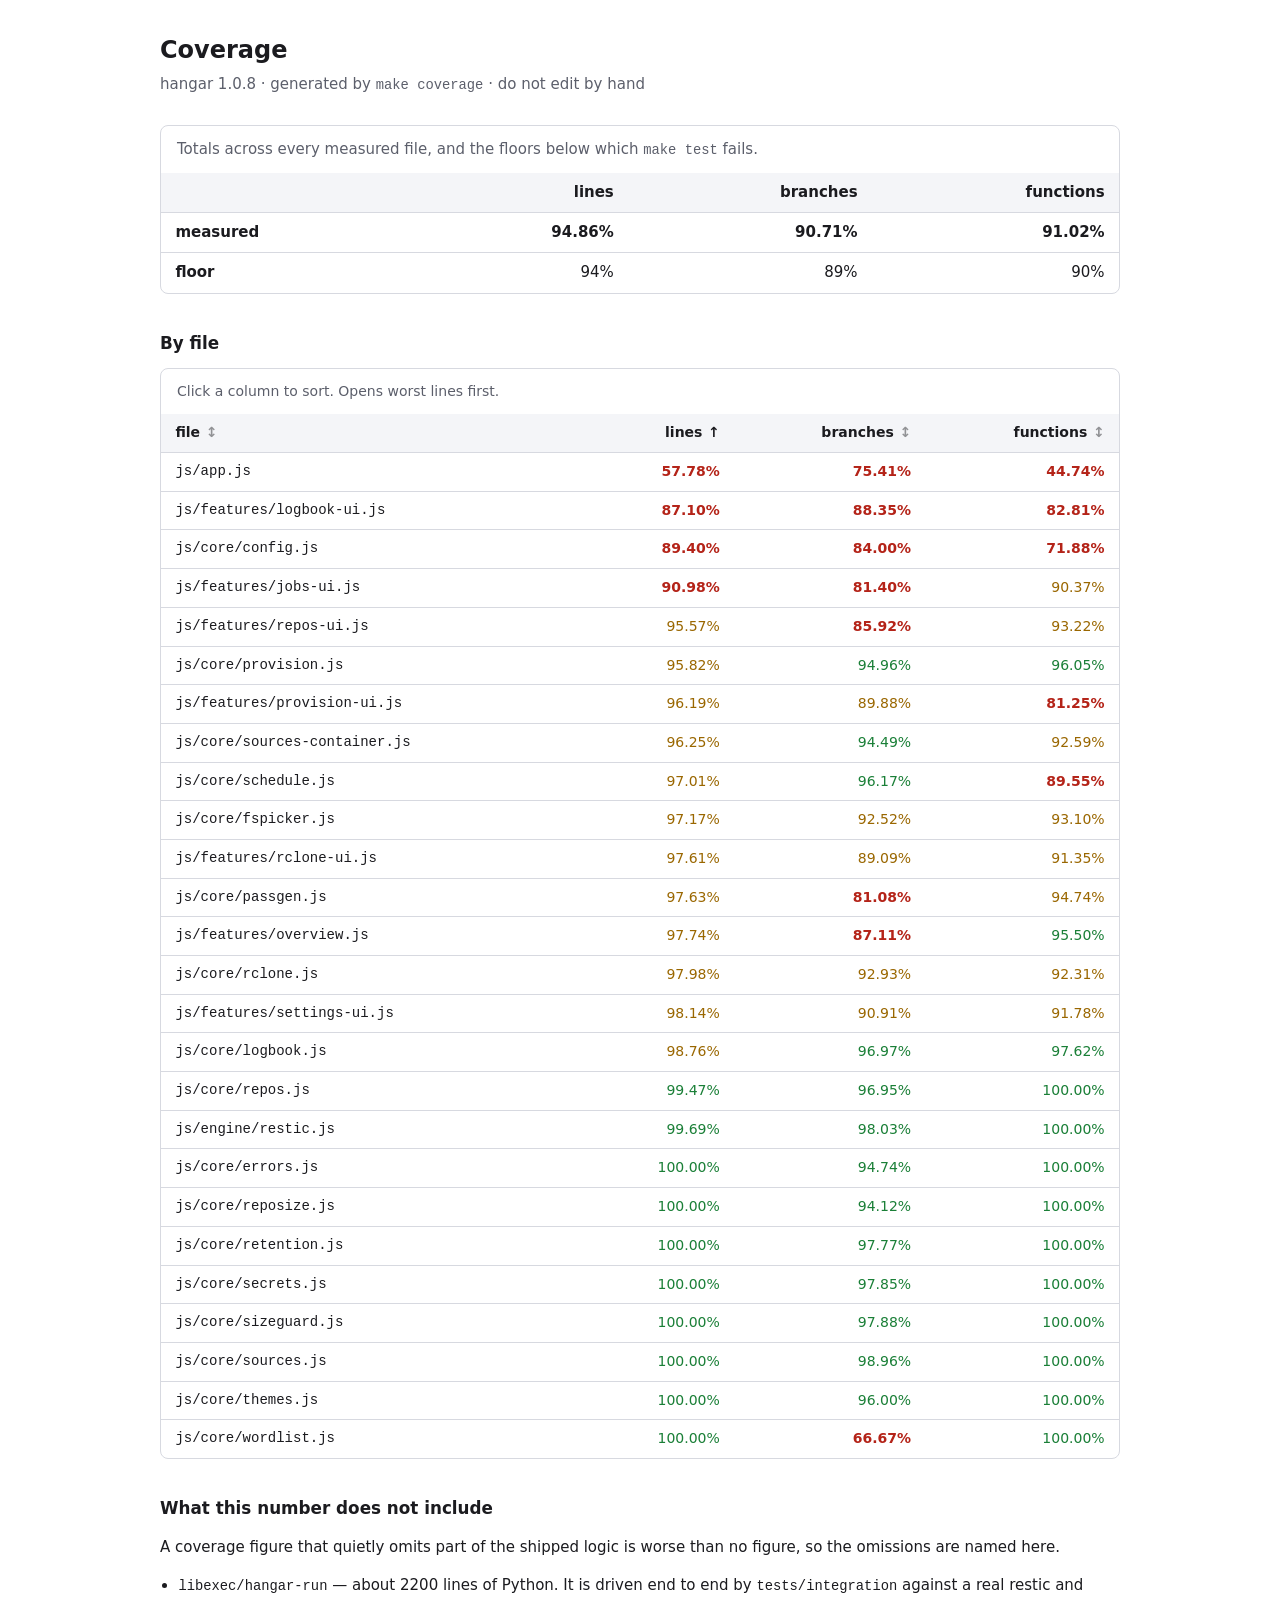
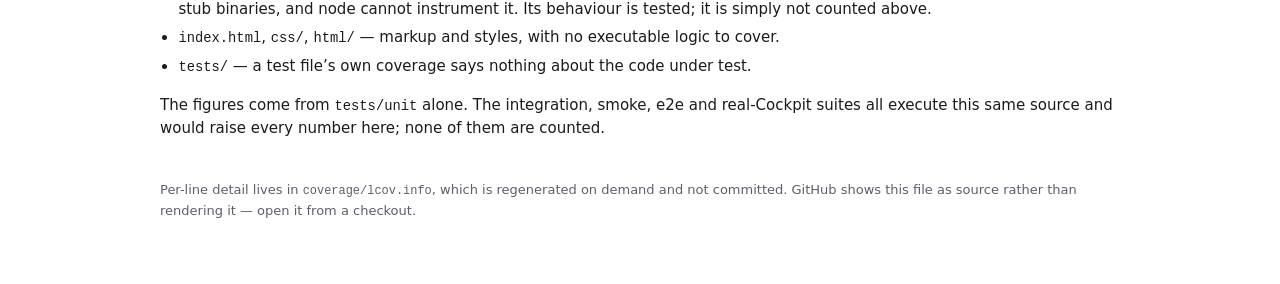
==== COVERAGE.html @ d03b7a2e "Remove self-update, VM backups and disaster recovery; support manual retention" ====
<!doctype html>
<html lang="en">
<head>
<meta charset="utf-8">
<meta name="viewport" content="width=device-width, initial-scale=1">
<title>hangar 1.0.8 — coverage</title>
<style>
:root {
  color-scheme: light dark;
  --bg: #ffffff; --fg: #1b1b1f; --muted: #5c5f6b; --line: #d7d9e0;
  --head: #f4f5f8; --good: #1a7f37; --near: #9a6700; --bad: #b42318;
}
@media (prefers-color-scheme: dark) {
  :root {
    --bg: #16171b; --fg: #e6e7ea; --muted: #9a9ca6; --line: #2e3037;
    --head: #1e2027; --good: #4ac26b; --near: #d4a72c; --bad: #ff6b5e;
  }
}
* { box-sizing: border-box; }
body {
  margin: 0; padding: 2rem 1.25rem 4rem; background: var(--bg); color: var(--fg);
  font: 15px/1.55 ui-sans-serif, system-ui, -apple-system, "Segoe UI", Roboto, sans-serif;
}
main { max-width: 60rem; margin: 0 auto; }
h1 { font-size: 1.5rem; margin: 0 0 .25rem; }
h2 { font-size: 1.05rem; margin: 2.25rem 0 .75rem; }
p.sub { color: var(--muted); margin: 0 0 1.75rem; }
.wrap { overflow-x: auto; border: 1px solid var(--line); border-radius: 8px; }
table { border-collapse: collapse; width: 100%; font-size: 14px; }
caption { text-align: left; padding: .75rem 1rem; color: var(--muted); }
th, td { padding: .5rem .9rem; border-bottom: 1px solid var(--line); text-align: right; }
th:first-child, td:first-child { text-align: left; }
tbody tr:last-child td, tbody tr:last-child th { border-bottom: 0; }
thead th {
  background: var(--head); position: sticky; top: 0; font-weight: 600;
  border-bottom: 1px solid var(--line);
}
thead th button {
  all: unset; cursor: pointer; display: block; width: 100%; text-align: inherit;
  padding: 0; color: inherit; font: inherit;
}
thead th button:focus-visible { outline: 2px solid currentColor; outline-offset: 2px; }
thead th button::after { content: ""; opacity: .45; padding-left: .4em; }
thead th[aria-sort="ascending"] button::after { content: "\2191"; opacity: 1; }
thead th[aria-sort="descending"] button::after { content: "\2193"; opacity: 1; }
thead th[data-sort]:not([aria-sort]) button::after { content: "\2195"; }
td.file { font-family: ui-monospace, SFMono-Regular, Menlo, Consolas, monospace; }
td.good { color: var(--good); }
td.near { color: var(--near); }
td.bad  { color: var(--bad); font-weight: 600; }
.totals { margin: 0 0 1.5rem; }
.totals table { font-size: 15px; }
.totals td, .totals th { border-bottom: 1px solid var(--line); }
ul { padding-left: 1.15rem; }
li { margin: .35rem 0; }
code { font-family: ui-monospace, SFMono-Regular, Menlo, Consolas, monospace; font-size: .92em; }
footer { margin-top: 2.5rem; color: var(--muted); font-size: 13px; }
</style>
</head>
<body>
<main>
<h1>Coverage</h1>
<p class="sub">hangar 1.0.8 &middot; generated by <code>make coverage</code> &middot; do not edit by hand</p>
<div class="wrap totals">
<table>
<caption>Totals across every measured file, and the floors below which <code>make test</code> fails.</caption>
<thead><tr><th scope="col"></th><th scope="col">lines</th><th scope="col">branches</th><th scope="col">functions</th></tr></thead>
<tbody>
<tr><th scope="row">measured</th><td><strong>94.86%</strong></td><td><strong>90.71%</strong></td><td><strong>91.02%</strong></td></tr>
<tr><th scope="row">floor</th><td>94%</td><td>89%</td><td>90%</td></tr>
</tbody>
</table>
</div>
<h2>By file</h2>
<div class="wrap">
<table id="files">
<caption>Click a column to sort. Opens worst lines first.</caption>
<thead><tr><th scope="col" data-sort><button type="button">file</button></th><th scope="col" data-sort><button type="button">lines</button></th><th scope="col" data-sort><button type="button">branches</button></th><th scope="col" data-sort><button type="button">functions</button></th></tr></thead>
<tbody>
<tr><td class="file" data-value="js/app.js">js/app.js</td><td class="bad" data-value="57.7778">57.78%</td><td class="bad" data-value="75.4098">75.41%</td><td class="bad" data-value="44.7368">44.74%</td></tr>
<tr><td class="file" data-value="js/core/config.js">js/core/config.js</td><td class="bad" data-value="89.4009">89.40%</td><td class="bad" data-value="84.0000">84.00%</td><td class="bad" data-value="71.8750">71.88%</td></tr>
<tr><td class="file" data-value="js/core/errors.js">js/core/errors.js</td><td class="good" data-value="100.0000">100.00%</td><td class="good" data-value="94.7368">94.74%</td><td class="good" data-value="100.0000">100.00%</td></tr>
<tr><td class="file" data-value="js/core/fspicker.js">js/core/fspicker.js</td><td class="near" data-value="97.1731">97.17%</td><td class="near" data-value="92.5234">92.52%</td><td class="near" data-value="93.1034">93.10%</td></tr>
<tr><td class="file" data-value="js/core/logbook.js">js/core/logbook.js</td><td class="near" data-value="98.7562">98.76%</td><td class="good" data-value="96.9697">96.97%</td><td class="good" data-value="97.6190">97.62%</td></tr>
<tr><td class="file" data-value="js/core/passgen.js">js/core/passgen.js</td><td class="near" data-value="97.6261">97.63%</td><td class="bad" data-value="81.0811">81.08%</td><td class="near" data-value="94.7368">94.74%</td></tr>
<tr><td class="file" data-value="js/core/provision.js">js/core/provision.js</td><td class="near" data-value="95.8165">95.82%</td><td class="good" data-value="94.9640">94.96%</td><td class="good" data-value="96.0526">96.05%</td></tr>
<tr><td class="file" data-value="js/core/rclone.js">js/core/rclone.js</td><td class="near" data-value="97.9754">97.98%</td><td class="near" data-value="92.9348">92.93%</td><td class="near" data-value="92.3077">92.31%</td></tr>
<tr><td class="file" data-value="js/core/repos.js">js/core/repos.js</td><td class="good" data-value="99.4667">99.47%</td><td class="good" data-value="96.9512">96.95%</td><td class="good" data-value="100.0000">100.00%</td></tr>
<tr><td class="file" data-value="js/core/reposize.js">js/core/reposize.js</td><td class="good" data-value="100.0000">100.00%</td><td class="good" data-value="94.1176">94.12%</td><td class="good" data-value="100.0000">100.00%</td></tr>
<tr><td class="file" data-value="js/core/retention.js">js/core/retention.js</td><td class="good" data-value="100.0000">100.00%</td><td class="good" data-value="97.7654">97.77%</td><td class="good" data-value="100.0000">100.00%</td></tr>
<tr><td class="file" data-value="js/core/schedule.js">js/core/schedule.js</td><td class="near" data-value="97.0085">97.01%</td><td class="good" data-value="96.1661">96.17%</td><td class="bad" data-value="89.5522">89.55%</td></tr>
<tr><td class="file" data-value="js/core/secrets.js">js/core/secrets.js</td><td class="good" data-value="100.0000">100.00%</td><td class="good" data-value="97.8495">97.85%</td><td class="good" data-value="100.0000">100.00%</td></tr>
<tr><td class="file" data-value="js/core/sizeguard.js">js/core/sizeguard.js</td><td class="good" data-value="100.0000">100.00%</td><td class="good" data-value="97.8836">97.88%</td><td class="good" data-value="100.0000">100.00%</td></tr>
<tr><td class="file" data-value="js/core/sources-container.js">js/core/sources-container.js</td><td class="near" data-value="96.2485">96.25%</td><td class="good" data-value="94.4904">94.49%</td><td class="near" data-value="92.5926">92.59%</td></tr>
<tr><td class="file" data-value="js/core/sources.js">js/core/sources.js</td><td class="good" data-value="100.0000">100.00%</td><td class="good" data-value="98.9637">98.96%</td><td class="good" data-value="100.0000">100.00%</td></tr>
<tr><td class="file" data-value="js/core/themes.js">js/core/themes.js</td><td class="good" data-value="100.0000">100.00%</td><td class="good" data-value="96.0000">96.00%</td><td class="good" data-value="100.0000">100.00%</td></tr>
<tr><td class="file" data-value="js/core/wordlist.js">js/core/wordlist.js</td><td class="good" data-value="100.0000">100.00%</td><td class="bad" data-value="66.6667">66.67%</td><td class="good" data-value="100.0000">100.00%</td></tr>
<tr><td class="file" data-value="js/engine/restic.js">js/engine/restic.js</td><td class="good" data-value="99.6942">99.69%</td><td class="good" data-value="98.0328">98.03%</td><td class="good" data-value="100.0000">100.00%</td></tr>
<tr><td class="file" data-value="js/features/jobs-ui.js">js/features/jobs-ui.js</td><td class="bad" data-value="90.9778">90.98%</td><td class="bad" data-value="81.3953">81.40%</td><td class="near" data-value="90.3670">90.37%</td></tr>
<tr><td class="file" data-value="js/features/logbook-ui.js">js/features/logbook-ui.js</td><td class="bad" data-value="87.1022">87.10%</td><td class="bad" data-value="88.3549">88.35%</td><td class="bad" data-value="82.8125">82.81%</td></tr>
<tr><td class="file" data-value="js/features/overview.js">js/features/overview.js</td><td class="near" data-value="97.7380">97.74%</td><td class="bad" data-value="87.1118">87.11%</td><td class="good" data-value="95.4955">95.50%</td></tr>
<tr><td class="file" data-value="js/features/provision-ui.js">js/features/provision-ui.js</td><td class="near" data-value="96.1894">96.19%</td><td class="near" data-value="89.8833">89.88%</td><td class="bad" data-value="81.2500">81.25%</td></tr>
<tr><td class="file" data-value="js/features/rclone-ui.js">js/features/rclone-ui.js</td><td class="near" data-value="97.6150">97.61%</td><td class="near" data-value="89.0909">89.09%</td><td class="near" data-value="91.3462">91.35%</td></tr>
<tr><td class="file" data-value="js/features/repos-ui.js">js/features/repos-ui.js</td><td class="near" data-value="95.5700">95.57%</td><td class="bad" data-value="85.9155">85.92%</td><td class="near" data-value="93.2203">93.22%</td></tr>
<tr><td class="file" data-value="js/features/settings-ui.js">js/features/settings-ui.js</td><td class="near" data-value="98.1409">98.14%</td><td class="near" data-value="90.9091">90.91%</td><td class="near" data-value="91.7808">91.78%</td></tr>
</tbody>
</table>
</div>
<h2>What this number does not include</h2>
<p>A coverage figure that quietly omits part of the shipped logic is worse than no figure, so the omissions are named here.</p>
<ul>
<li><code>libexec/hangar-run</code> — about 2200 lines of Python. It is driven end to end by <code>tests/integration</code> against a real restic and stub binaries, and node cannot instrument it. Its behaviour is tested; it is simply not counted above.</li>
<li><code>index.html</code>, <code>css/</code>, <code>html/</code> — markup and styles, with no executable logic to cover.</li>
<li><code>tests/</code> — a test file’s own coverage says nothing about the code under test.</li>
</ul>
<p>The figures come from <code>tests/unit</code> alone. The integration, smoke, e2e and real-Cockpit suites all execute this same source and would raise every number here; none of them are counted.</p>
<footer>Per-line detail lives in <code>coverage/lcov.info</code>, which is regenerated on demand and not committed. GitHub shows this file as source rather than rendering it — open it from a checkout.</footer>
</main>
<script>
(function () {
  var table = document.getElementById('files');
  var heads = table.tHead.rows[0].cells;
  function sortBy(index, dir) {
    var body = table.tBodies[0];
    var rows = Array.prototype.slice.call(body.rows);
    rows.sort(function (a, b) {
      var x = a.cells[index].dataset.value, y = b.cells[index].dataset.value;
      var n = parseFloat(x), m = parseFloat(y);
      var r = isNaN(n) || isNaN(m) ? String(x).localeCompare(String(y)) : n - m;
      // Ties fall back to the path, so the order is total and a re-sort of the
      // same column never shuffles equal rows.
      if (r === 0) r = a.cells[0].dataset.value.localeCompare(b.cells[0].dataset.value);
      return dir === 'ascending' ? r : -r;
    });
    rows.forEach(function (row) { body.appendChild(row); });
    for (var i = 0; i < heads.length; i++) heads[i].removeAttribute('aria-sort');
    heads[index].setAttribute('aria-sort', dir);
  }
  for (var i = 0; i < heads.length; i++) (function (index) {
    var th = heads[index];
    if (!th.hasAttribute('data-sort')) return;
    var button = th.querySelector('button');
    button.addEventListener('click', function () {
      // Ascending first, then toggle. For a percentage that means worst-first,
      // which is the reason anyone sorts a coverage column; for the path it
      // means A to Z.
      var toggled = th.getAttribute('aria-sort') === 'ascending';
      sortBy(index, toggled ? 'descending' : 'ascending');
    });
  })(i);
  // Worst lines first on load: the top of the table is the work queue.
  sortBy(1, 'ascending');
})();
</script>
</body>
</html>
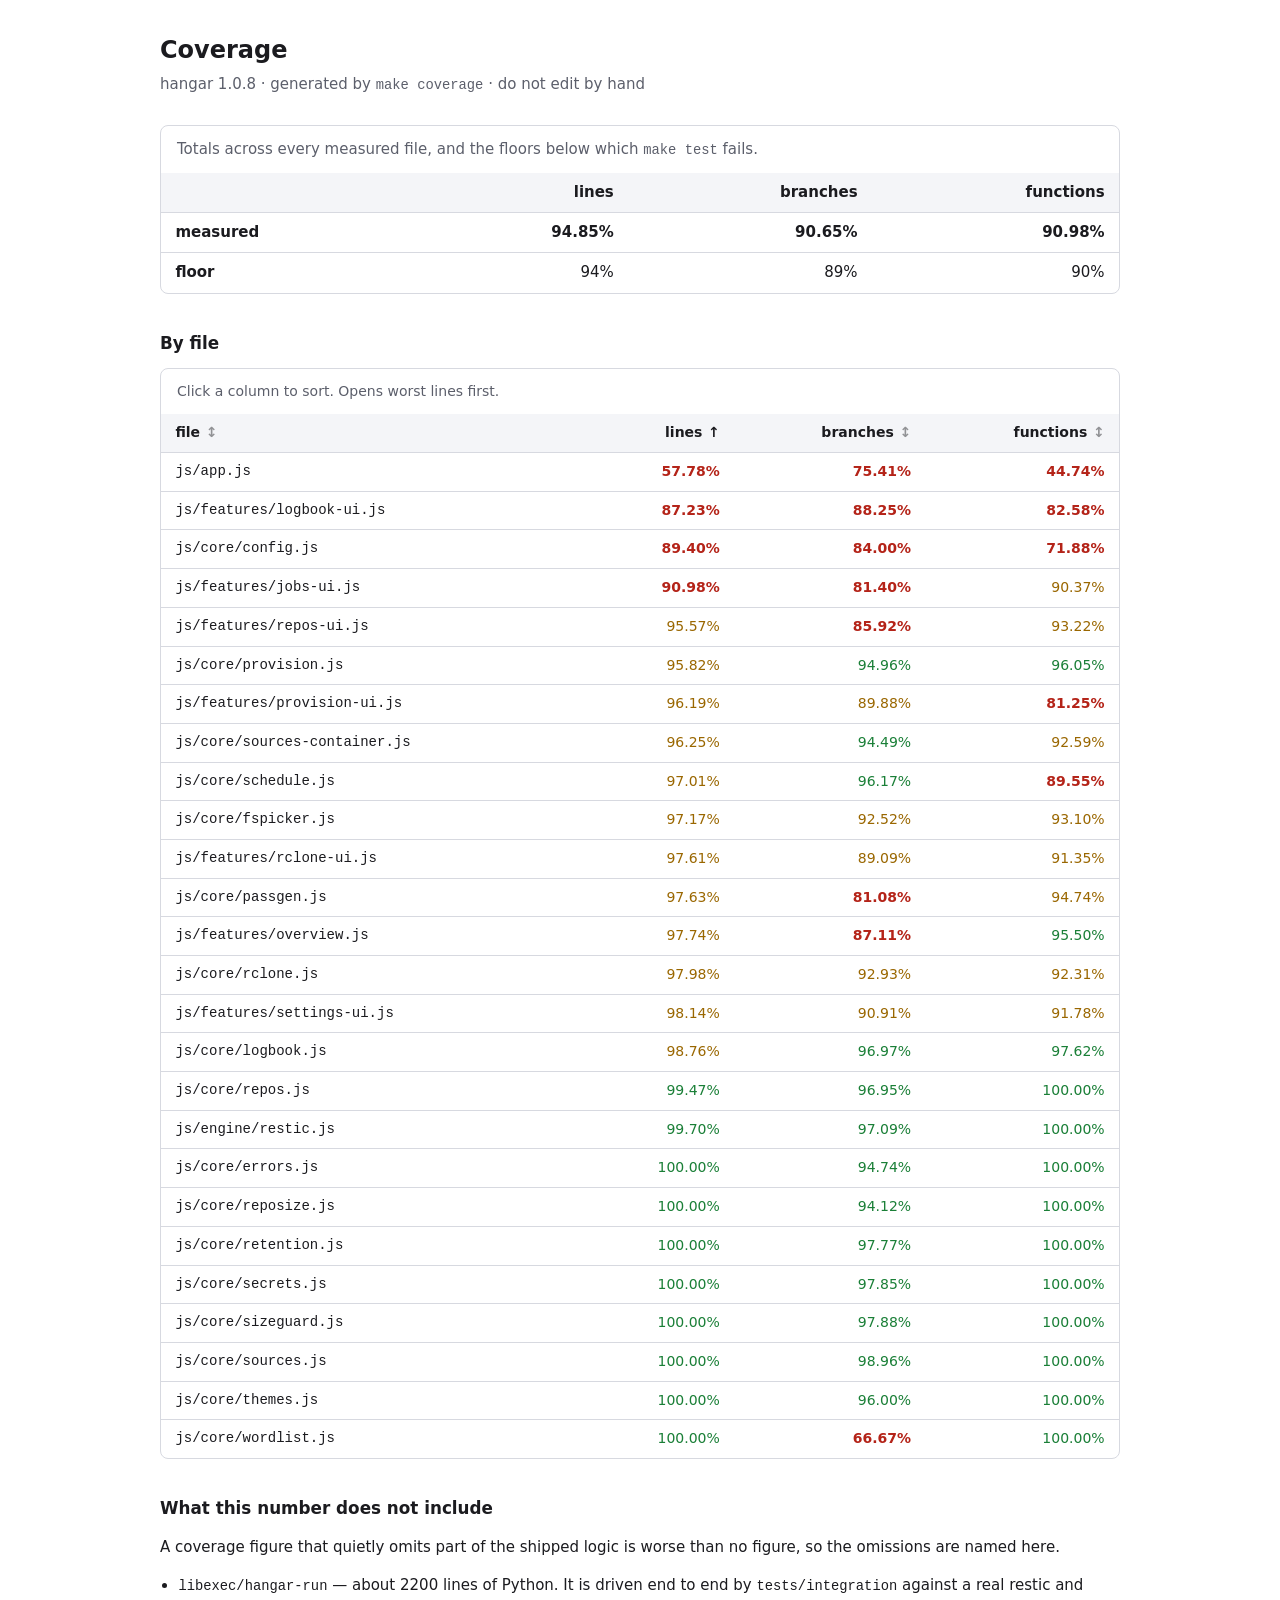
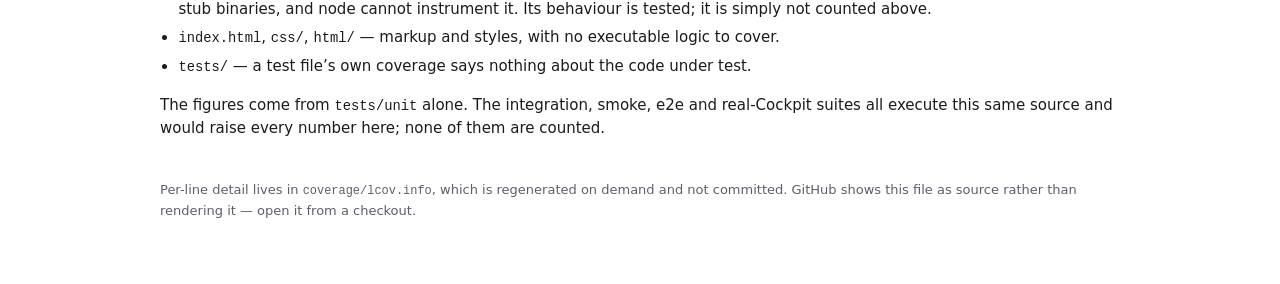
==== commit 0f78a1a8: "Verify selected restores and expose mounted Logbook folder paths" ====
--- a/COVERAGE.html
+++ b/COVERAGE.html
@@ -66,7 +66,7 @@
 <caption>Totals across every measured file, and the floors below which <code>make test</code> fails.</caption>
 <thead><tr><th scope="col"></th><th scope="col">lines</th><th scope="col">branches</th><th scope="col">functions</th></tr></thead>
 <tbody>
-<tr><th scope="row">measured</th><td><strong>94.86%</strong></td><td><strong>90.71%</strong></td><td><strong>91.02%</strong></td></tr>
+<tr><th scope="row">measured</th><td><strong>94.85%</strong></td><td><strong>90.65%</strong></td><td><strong>90.98%</strong></td></tr>
 <tr><th scope="row">floor</th><td>94%</td><td>89%</td><td>90%</td></tr>
 </tbody>
 </table>
@@ -95,9 +95,9 @@
 <tr><td class="file" data-value="js/core/sources.js">js/core/sources.js</td><td class="good" data-value="100.0000">100.00%</td><td class="good" data-value="98.9637">98.96%</td><td class="good" data-value="100.0000">100.00%</td></tr>
 <tr><td class="file" data-value="js/core/themes.js">js/core/themes.js</td><td class="good" data-value="100.0000">100.00%</td><td class="good" data-value="96.0000">96.00%</td><td class="good" data-value="100.0000">100.00%</td></tr>
 <tr><td class="file" data-value="js/core/wordlist.js">js/core/wordlist.js</td><td class="good" data-value="100.0000">100.00%</td><td class="bad" data-value="66.6667">66.67%</td><td class="good" data-value="100.0000">100.00%</td></tr>
-<tr><td class="file" data-value="js/engine/restic.js">js/engine/restic.js</td><td class="good" data-value="99.6942">99.69%</td><td class="good" data-value="98.0328">98.03%</td><td class="good" data-value="100.0000">100.00%</td></tr>
+<tr><td class="file" data-value="js/engine/restic.js">js/engine/restic.js</td><td class="good" data-value="99.6974">99.70%</td><td class="good" data-value="97.0874">97.09%</td><td class="good" data-value="100.0000">100.00%</td></tr>
 <tr><td class="file" data-value="js/features/jobs-ui.js">js/features/jobs-ui.js</td><td class="bad" data-value="90.9778">90.98%</td><td class="bad" data-value="81.3953">81.40%</td><td class="near" data-value="90.3670">90.37%</td></tr>
-<tr><td class="file" data-value="js/features/logbook-ui.js">js/features/logbook-ui.js</td><td class="bad" data-value="87.1022">87.10%</td><td class="bad" data-value="88.3549">88.35%</td><td class="bad" data-value="82.8125">82.81%</td></tr>
+<tr><td class="file" data-value="js/features/logbook-ui.js">js/features/logbook-ui.js</td><td class="bad" data-value="87.2318">87.23%</td><td class="bad" data-value="88.2456">88.25%</td><td class="bad" data-value="82.5758">82.58%</td></tr>
 <tr><td class="file" data-value="js/features/overview.js">js/features/overview.js</td><td class="near" data-value="97.7380">97.74%</td><td class="bad" data-value="87.1118">87.11%</td><td class="good" data-value="95.4955">95.50%</td></tr>
 <tr><td class="file" data-value="js/features/provision-ui.js">js/features/provision-ui.js</td><td class="near" data-value="96.1894">96.19%</td><td class="near" data-value="89.8833">89.88%</td><td class="bad" data-value="81.2500">81.25%</td></tr>
 <tr><td class="file" data-value="js/features/rclone-ui.js">js/features/rclone-ui.js</td><td class="near" data-value="97.6150">97.61%</td><td class="near" data-value="89.0909">89.09%</td><td class="near" data-value="91.3462">91.35%</td></tr>
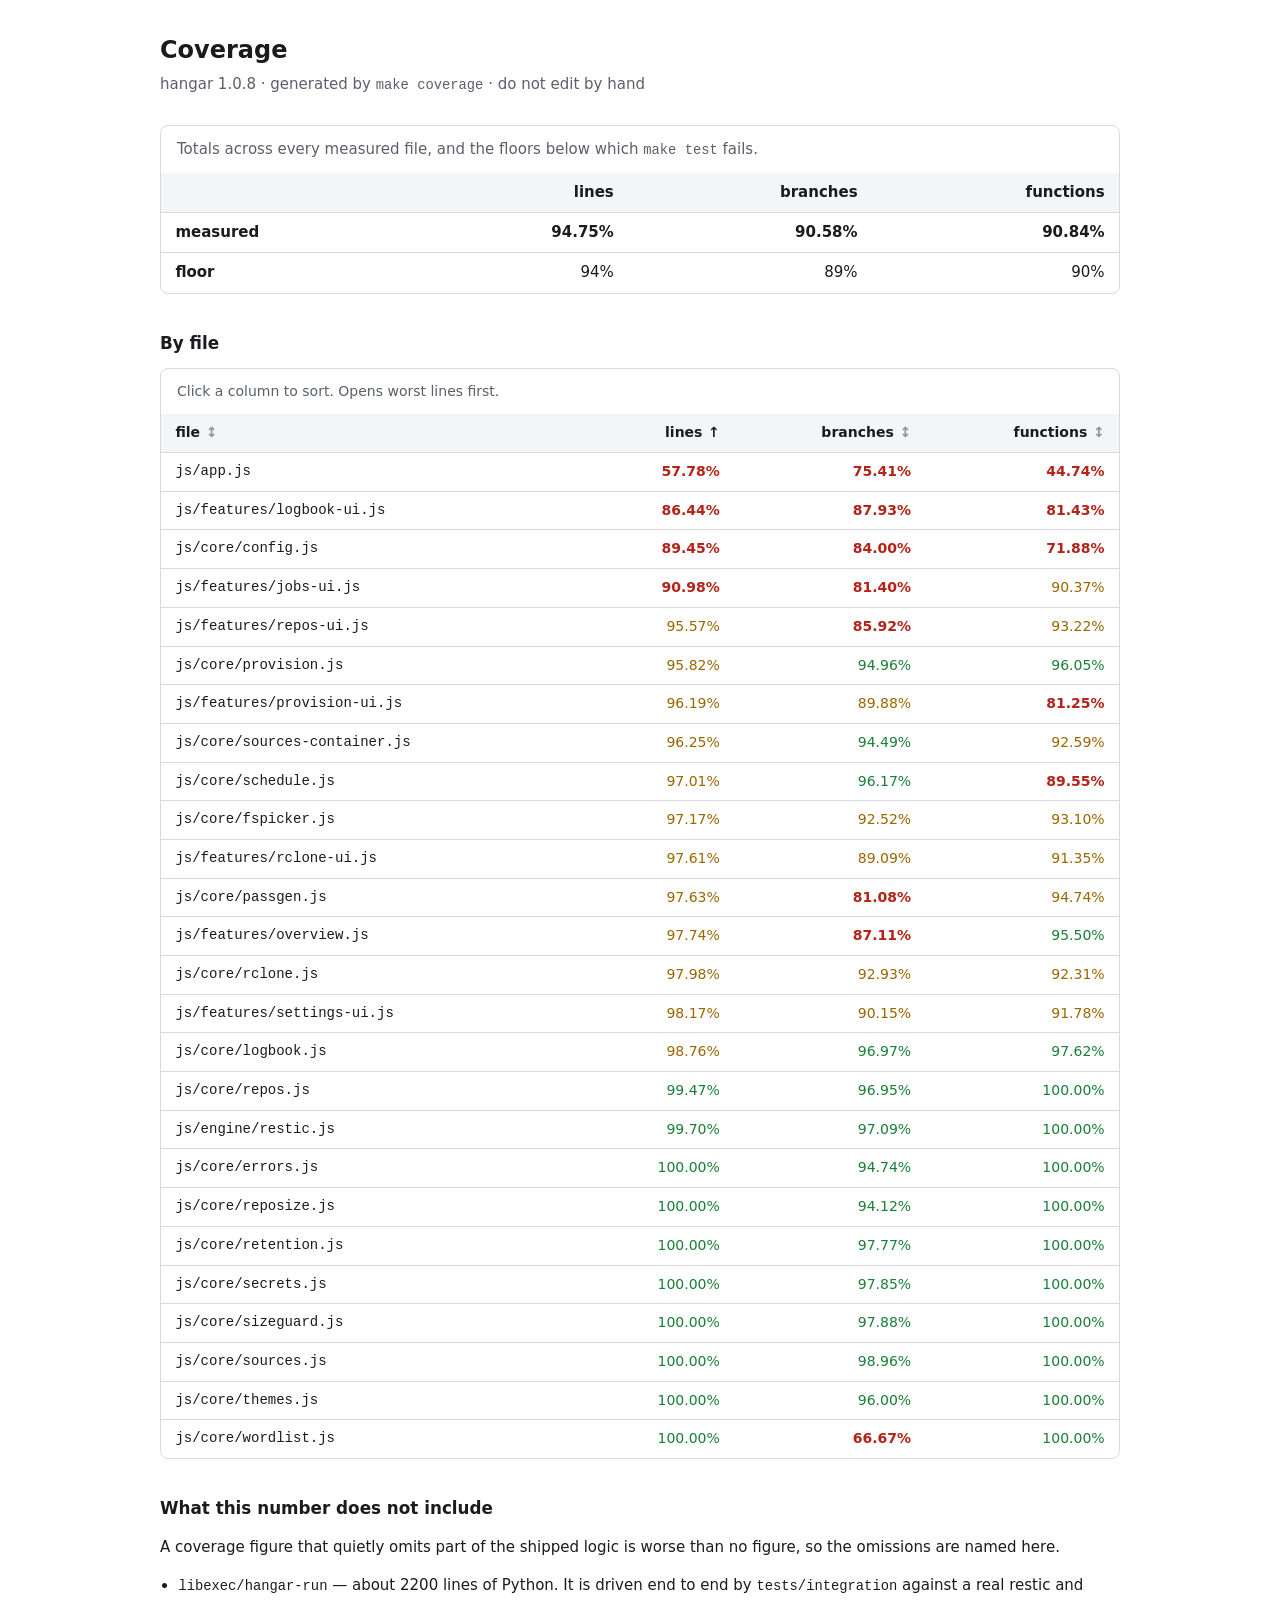
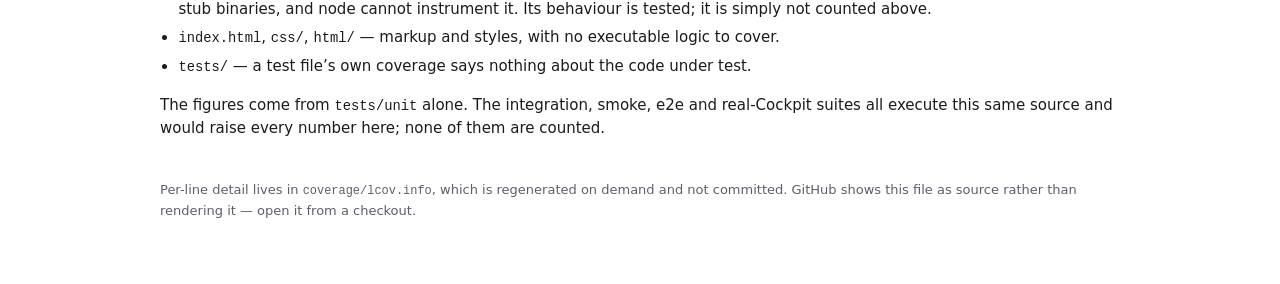
==== commit 82109541: "Add global Logbook access, flat restores and browser downloads" ====
--- a/COVERAGE.html
+++ b/COVERAGE.html
@@ -66,7 +66,7 @@
 <caption>Totals across every measured file, and the floors below which <code>make test</code> fails.</caption>
 <thead><tr><th scope="col"></th><th scope="col">lines</th><th scope="col">branches</th><th scope="col">functions</th></tr></thead>
 <tbody>
-<tr><th scope="row">measured</th><td><strong>94.85%</strong></td><td><strong>90.65%</strong></td><td><strong>90.98%</strong></td></tr>
+<tr><th scope="row">measured</th><td><strong>94.75%</strong></td><td><strong>90.58%</strong></td><td><strong>90.84%</strong></td></tr>
 <tr><th scope="row">floor</th><td>94%</td><td>89%</td><td>90%</td></tr>
 </tbody>
 </table>
@@ -78,7 +78,7 @@
 <thead><tr><th scope="col" data-sort><button type="button">file</button></th><th scope="col" data-sort><button type="button">lines</button></th><th scope="col" data-sort><button type="button">branches</button></th><th scope="col" data-sort><button type="button">functions</button></th></tr></thead>
 <tbody>
 <tr><td class="file" data-value="js/app.js">js/app.js</td><td class="bad" data-value="57.7778">57.78%</td><td class="bad" data-value="75.4098">75.41%</td><td class="bad" data-value="44.7368">44.74%</td></tr>
-<tr><td class="file" data-value="js/core/config.js">js/core/config.js</td><td class="bad" data-value="89.4009">89.40%</td><td class="bad" data-value="84.0000">84.00%</td><td class="bad" data-value="71.8750">71.88%</td></tr>
+<tr><td class="file" data-value="js/core/config.js">js/core/config.js</td><td class="bad" data-value="89.4495">89.45%</td><td class="bad" data-value="84.0000">84.00%</td><td class="bad" data-value="71.8750">71.88%</td></tr>
 <tr><td class="file" data-value="js/core/errors.js">js/core/errors.js</td><td class="good" data-value="100.0000">100.00%</td><td class="good" data-value="94.7368">94.74%</td><td class="good" data-value="100.0000">100.00%</td></tr>
 <tr><td class="file" data-value="js/core/fspicker.js">js/core/fspicker.js</td><td class="near" data-value="97.1731">97.17%</td><td class="near" data-value="92.5234">92.52%</td><td class="near" data-value="93.1034">93.10%</td></tr>
 <tr><td class="file" data-value="js/core/logbook.js">js/core/logbook.js</td><td class="near" data-value="98.7562">98.76%</td><td class="good" data-value="96.9697">96.97%</td><td class="good" data-value="97.6190">97.62%</td></tr>
@@ -97,12 +97,12 @@
 <tr><td class="file" data-value="js/core/wordlist.js">js/core/wordlist.js</td><td class="good" data-value="100.0000">100.00%</td><td class="bad" data-value="66.6667">66.67%</td><td class="good" data-value="100.0000">100.00%</td></tr>
 <tr><td class="file" data-value="js/engine/restic.js">js/engine/restic.js</td><td class="good" data-value="99.6974">99.70%</td><td class="good" data-value="97.0874">97.09%</td><td class="good" data-value="100.0000">100.00%</td></tr>
 <tr><td class="file" data-value="js/features/jobs-ui.js">js/features/jobs-ui.js</td><td class="bad" data-value="90.9778">90.98%</td><td class="bad" data-value="81.3953">81.40%</td><td class="near" data-value="90.3670">90.37%</td></tr>
-<tr><td class="file" data-value="js/features/logbook-ui.js">js/features/logbook-ui.js</td><td class="bad" data-value="87.2318">87.23%</td><td class="bad" data-value="88.2456">88.25%</td><td class="bad" data-value="82.5758">82.58%</td></tr>
+<tr><td class="file" data-value="js/features/logbook-ui.js">js/features/logbook-ui.js</td><td class="bad" data-value="86.4416">86.44%</td><td class="bad" data-value="87.9252">87.93%</td><td class="bad" data-value="81.4286">81.43%</td></tr>
 <tr><td class="file" data-value="js/features/overview.js">js/features/overview.js</td><td class="near" data-value="97.7380">97.74%</td><td class="bad" data-value="87.1118">87.11%</td><td class="good" data-value="95.4955">95.50%</td></tr>
 <tr><td class="file" data-value="js/features/provision-ui.js">js/features/provision-ui.js</td><td class="near" data-value="96.1894">96.19%</td><td class="near" data-value="89.8833">89.88%</td><td class="bad" data-value="81.2500">81.25%</td></tr>
 <tr><td class="file" data-value="js/features/rclone-ui.js">js/features/rclone-ui.js</td><td class="near" data-value="97.6150">97.61%</td><td class="near" data-value="89.0909">89.09%</td><td class="near" data-value="91.3462">91.35%</td></tr>
 <tr><td class="file" data-value="js/features/repos-ui.js">js/features/repos-ui.js</td><td class="near" data-value="95.5700">95.57%</td><td class="bad" data-value="85.9155">85.92%</td><td class="near" data-value="93.2203">93.22%</td></tr>
-<tr><td class="file" data-value="js/features/settings-ui.js">js/features/settings-ui.js</td><td class="near" data-value="98.1409">98.14%</td><td class="near" data-value="90.9091">90.91%</td><td class="near" data-value="91.7808">91.78%</td></tr>
+<tr><td class="file" data-value="js/features/settings-ui.js">js/features/settings-ui.js</td><td class="near" data-value="98.1696">98.17%</td><td class="near" data-value="90.1493">90.15%</td><td class="near" data-value="91.7808">91.78%</td></tr>
 </tbody>
 </table>
 </div>
